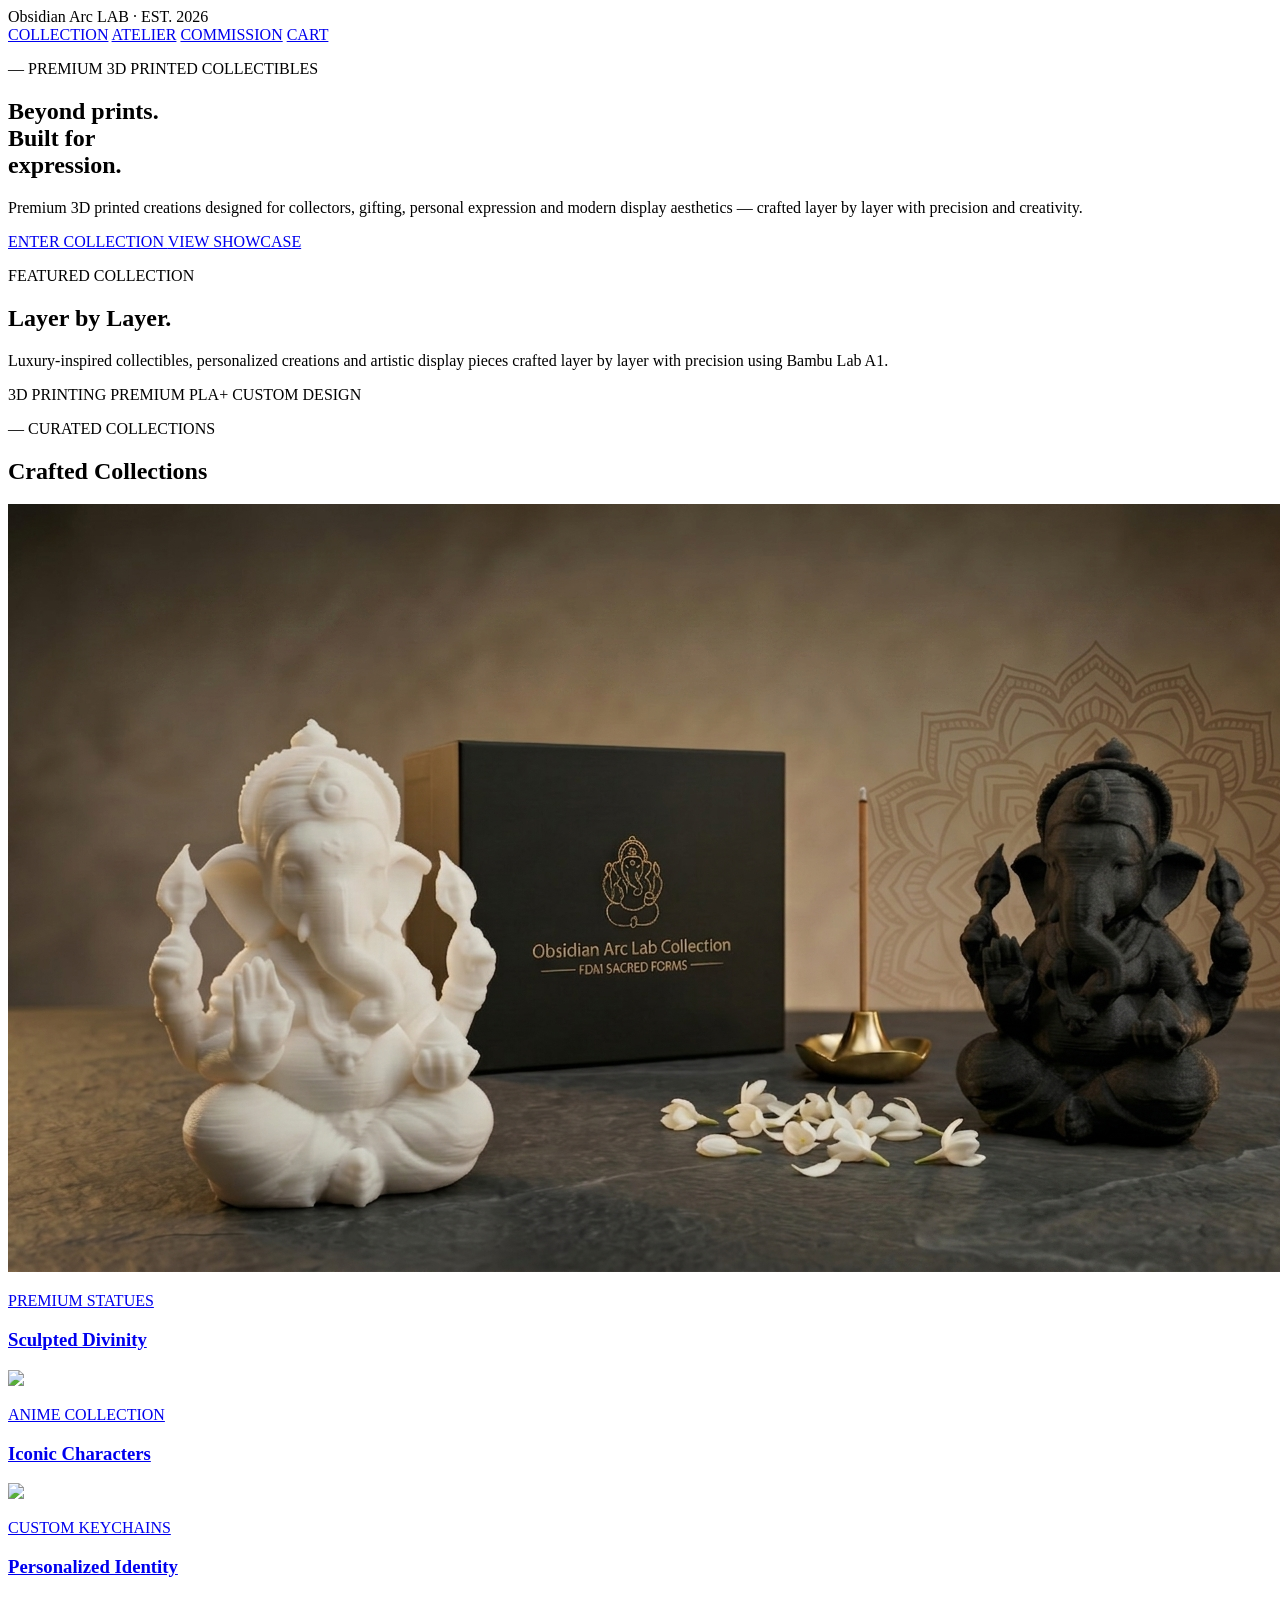
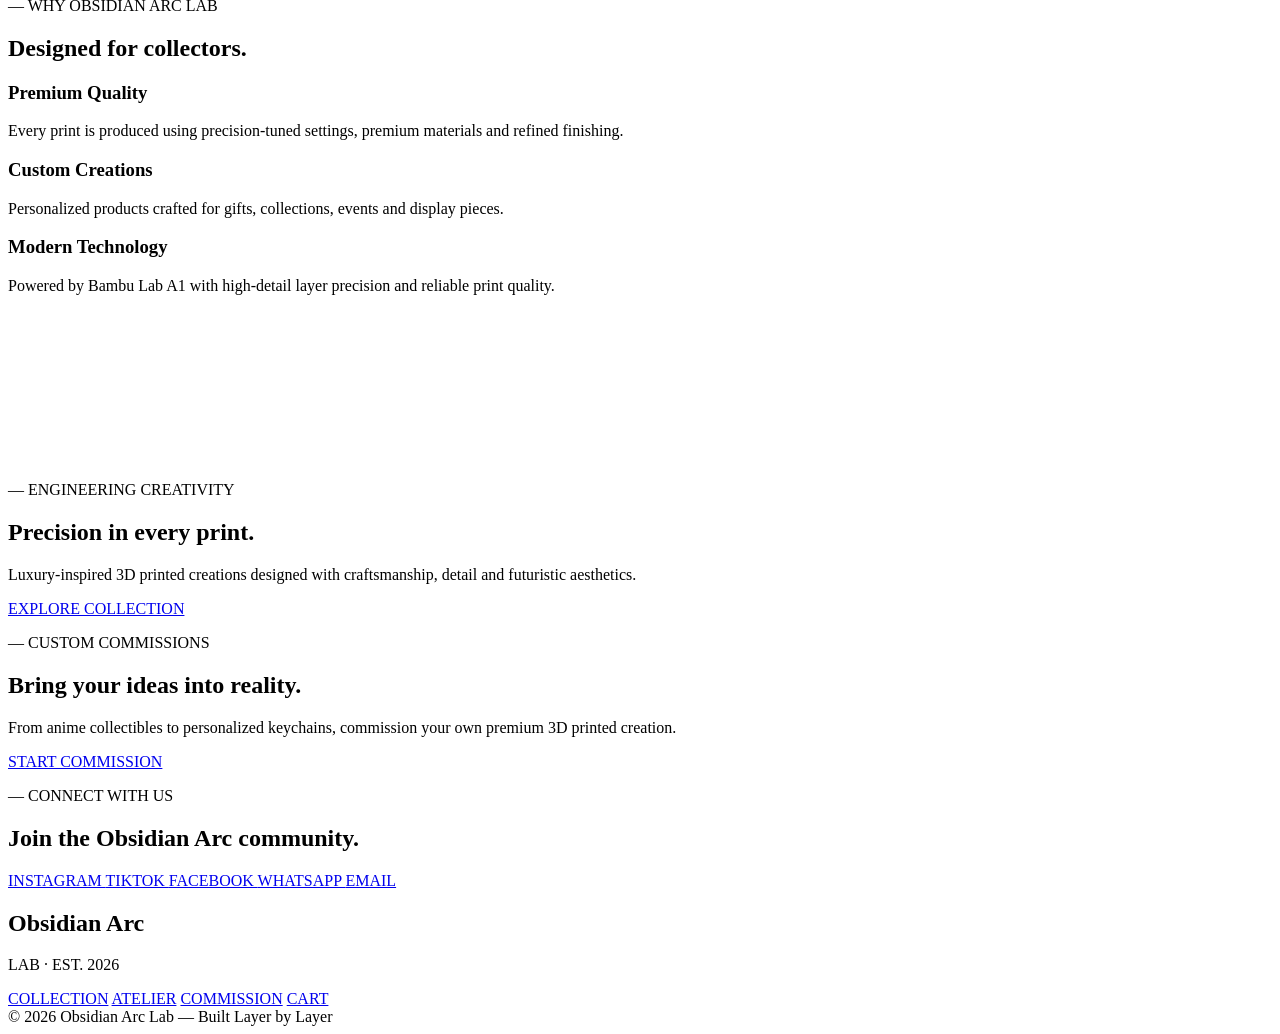
==== index.html @ d4472408 "Add files via upload" ====
<!DOCTYPE html>
<html lang="en">
<head>
<meta charset="UTF-8">
<meta name="viewport" content="width=device-width, initial-scale=1.0">

<title>Obsidian Arc Lab</title>

<link rel="stylesheet" href="style.css">

<link href="https://fonts.googleapis.com/css2?family=Cormorant+Garamond:wght@300;400;500;600;700&display=swap" rel="stylesheet">

</head>

<body>

<!-- NAVBAR -->

<header class="navbar">
  <div class="logo">
    Obsidian Arc
    <span>LAB · EST. 2026</span>
  </div>

  <nav>
    <!-- <a href="index.html">HOME</a> -->
    <a href="collection.html">COLLECTION</a>
    <a href="atelier.html">ATELIER</a>
    <a href="commission.html">COMMISSION</a>
    <a href="cart.html">CART</a>
  </nav>
</header>
<!-- HERO -->

<section class="hero">

  <div class="overlay"></div>

  <!-- BACKGROUND GLOW -->
  <div class="hero-glow"></div>

  <!-- LEFT CONTENT -->

  <div class="hero-content">

    <p class="small">
      — PREMIUM 3D PRINTED COLLECTIBLES
    </p>

    <h1>
      Beyond prints.<br>
      Built for<br>
      <span>expression.</span>
    </h1>

    <p class="desc">

     Premium 3D printed creations designed for collectors,
     gifting, personal expression and modern display aesthetics —
     crafted layer by layer with precision and creativity.

    </p>

    <div class="hero-buttons">

      <a href="collection.html" class="btn">
        ENTER COLLECTION
      </a>

      <a href="#featured" class="btn-outline">
        VIEW SHOWCASE
      </a>

    </div>

  </div>

  <!-- RIGHT SIDE -->

  <div class="hero-side">

    <div class="hero-card">

      <p class="card-small">
        FEATURED COLLECTION
      </p>

      <h2>
        Layer by Layer.
      </h2>

      <p>

        Luxury-inspired collectibles, personalized creations
and artistic display pieces crafted layer by layer
with precision using Bambu Lab A1.

      </p>

      <div class="hero-tags">

        <span>3D PRINTING</span>
        <span>PREMIUM PLA+</span>
        <span>CUSTOM DESIGN</span>

      </div>

    </div>

  </div>

</section>

<!-- FEATURED SECTION -->

<section class="featured-section" id="featured">



  <div class="section-title">

    <p class="small">
      — CURATED COLLECTIONS
    </p>

    <h2>
      Crafted Collections
    </h2>

  </div>

  <div class="featured-grid">

    <!-- STATUES -->

    <a href="statues.html" class="featured-card">

      <img src="MAIN WALLPAPER.png">

      <div class="featured-overlay">

        <p>PREMIUM STATUES</p>

        <h3>
          Sculpted Divinity
        </h3>

      </div>

    </a>

    <!-- ANIME -->

    <a href="anime.html" class="featured-card">

      <img src="pic2.png">

      <div class="featured-overlay">

        <p>ANIME COLLECTION</p>

        <h3>
          Iconic Characters
        </h3>

      </div>

    </a>

    <!-- KEYCHAIN -->

    <a href="keychains.html" class="featured-card">

      <img src="pic3.png">

      <div class="featured-overlay">

        <p>CUSTOM KEYCHAINS</p>

        <h3>
          Personalized Identity
        </h3>

      </div>

    </a>

  </div>

</section>

<!-- WHY OBSIDIAN ARC -->

<section class="why-section">

  <div class="section-title">

    <p class="small">
      — WHY OBSIDIAN ARC LAB
    </p>

    <h2>
      Designed for collectors.
    </h2>

  </div>

  <div class="why-grid">

    <div class="why-card">
      <h3>Premium Quality</h3>

      <p>
        Every print is produced using precision-tuned settings,
        premium materials and refined finishing.
      </p>
    </div>

    <div class="why-card">
      <h3>Custom Creations</h3>

      <p>
        Personalized products crafted for gifts,
        collections, events and display pieces.
      </p>
    </div>

    <div class="why-card">
      <h3>Modern Technology</h3>

      <p>
        Powered by Bambu Lab A1 with high-detail
        layer precision and reliable print quality.
      </p>
    </div>

  </div>

</section>

<!-- PARALLAX SECTION -->

<section class="parallax-section">

      <video autoplay muted loop playsinline class="parallax-video">
    <source src="custom3.mp4" type="video/mp4">
  </video>

  <div class="parallax-overlay"></div>

  <div class="parallax-content">

    <p class="small">
      — ENGINEERING CREATIVITY
    </p>

    <h2>
      Precision in every print.
    </h2>

    <p>
      Luxury-inspired 3D printed creations designed
      with craftsmanship, detail and futuristic aesthetics.
    </p>

    <a href="collection.html">
      EXPLORE COLLECTION
    </a>

  </div>

</section>


<!-- COMMISSION BANNER -->

<section class="commission-banner">

  <div class="commission-banner-content">

    <p class="small">
      — CUSTOM COMMISSIONS
    </p>

    <h2>
      Bring your ideas into reality.
    </h2>

    <p>
      From anime collectibles to personalized keychains,
      commission your own premium 3D printed creation.
    </p>

    <a href="commission.html" class="btn">
      START COMMISSION
    </a>

  </div>

</section>

<!-- SOCIAL SECTION -->

<section class="social-section">

  <p class="small">
    — CONNECT WITH US
  </p>

  <h2>
    Join the Obsidian Arc community.
  </h2>

  <div class="social-grid">

    <a href="https://instagram.com/" target="_blank">
      INSTAGRAM
    </a>

    <a href="https://tiktok.com/" target="_blank">
      TIKTOK
    </a>

    <a href="https://facebook.com/" target="_blank">
      FACEBOOK
    </a>

    <a href="https://wa.me/60123456789" target="_blank">
      WHATSAPP
    </a>

    <a href="mailto:obsidianarclab@gmail.com">
      EMAIL
    </a>

  </div>

</section>

<!-- FOOTER -->

<footer class="footer">

  <div class="footer-logo">

    <h2>Obsidian Arc</h2>

    <p>LAB · EST. 2026</p>

  </div>

  <div class="footer-links">

    <a href="collection.html">COLLECTION</a>
    <a href="atelier.html">ATELIER</a>
    <a href="commission.html">COMMISSION</a>
    <a href="cart.html">CART</a>

  </div>

  <div class="footer-copy">
    © 2026 Obsidian Arc Lab — Built Layer by Layer
  </div>

</footer>

</body>
</html>
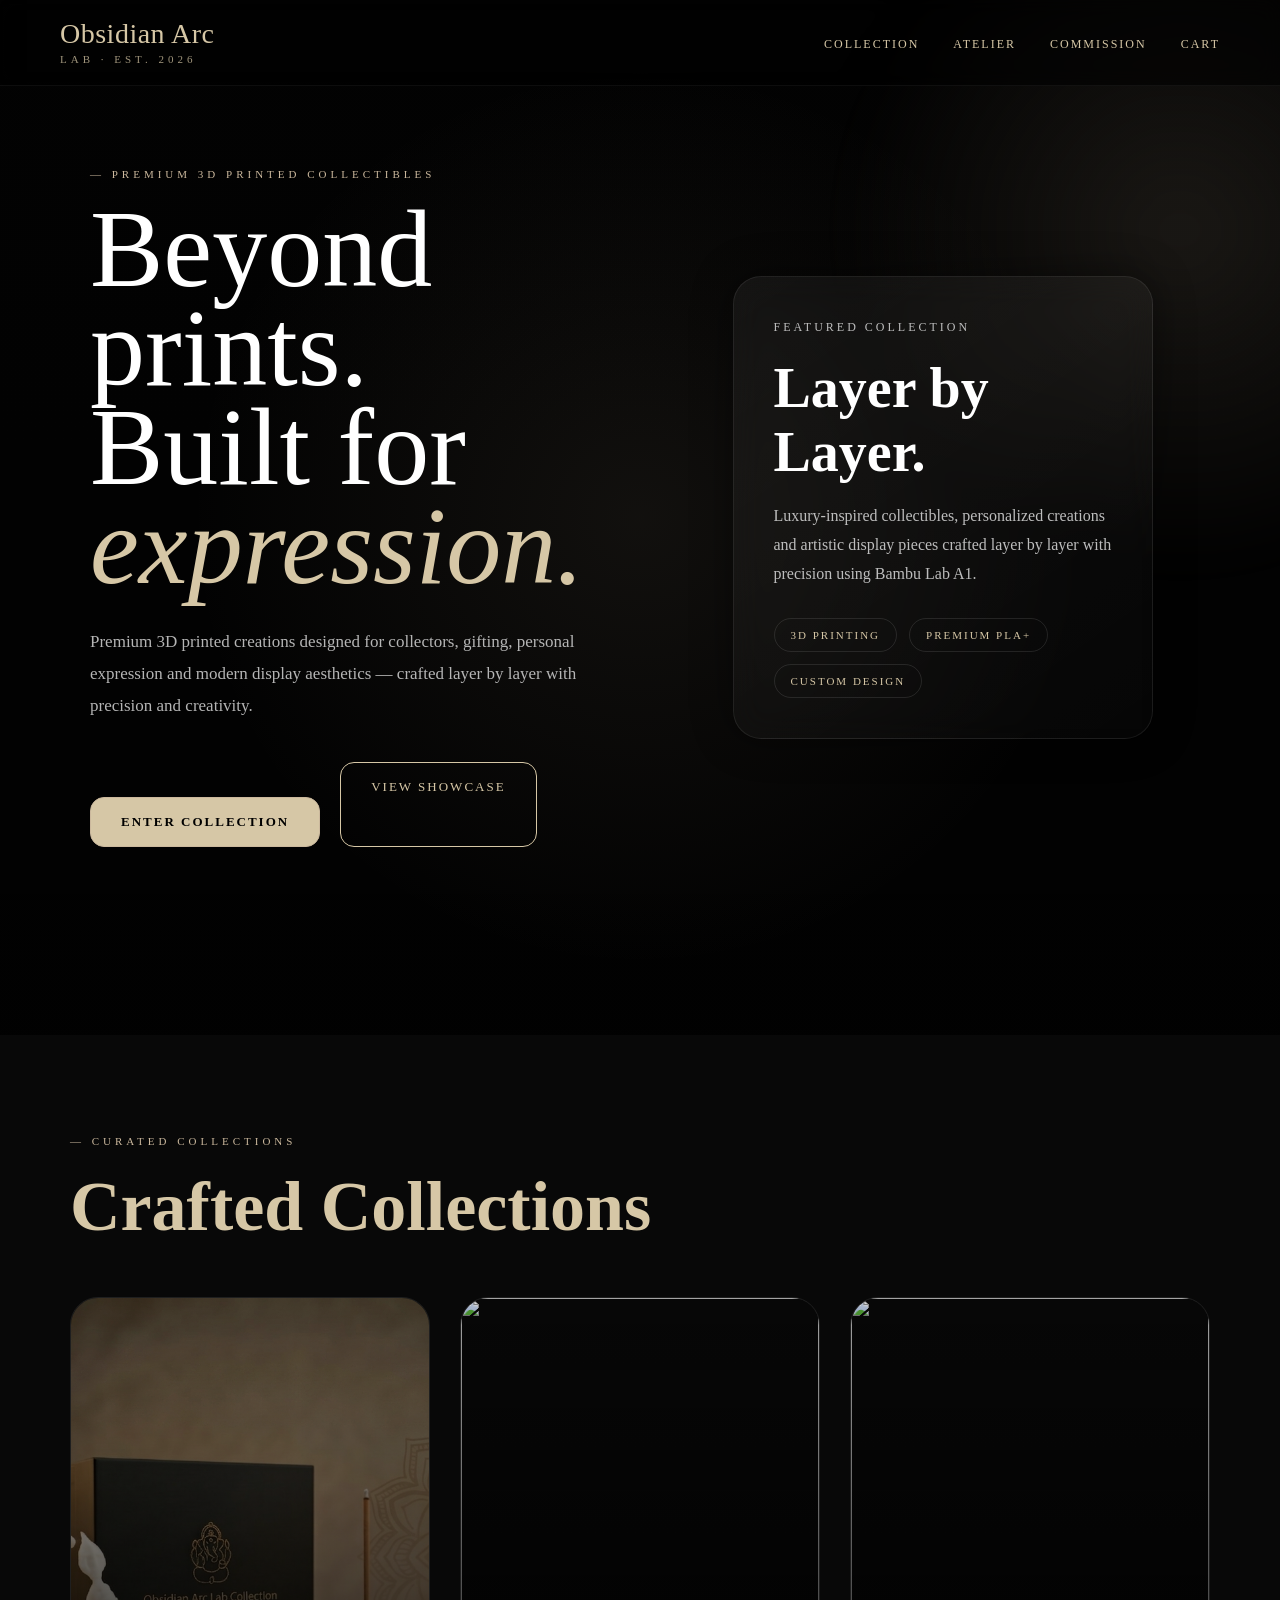
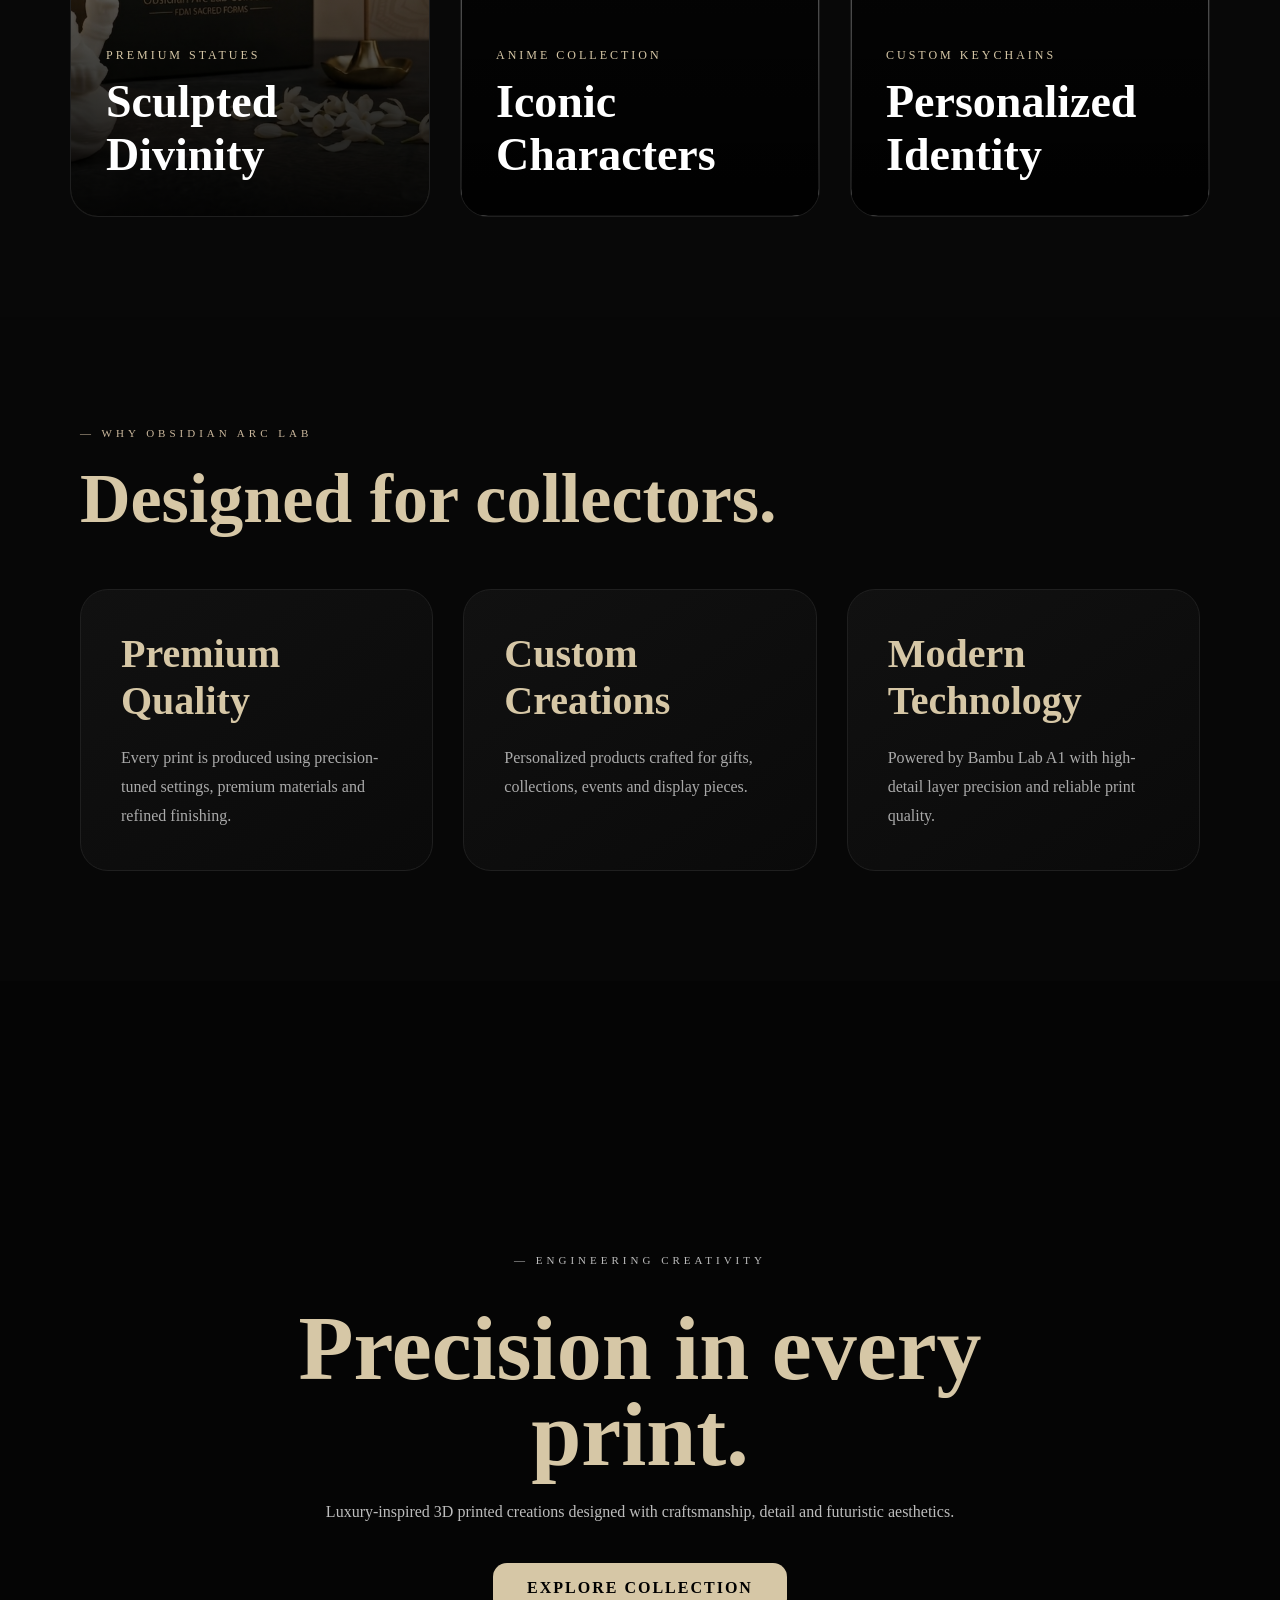
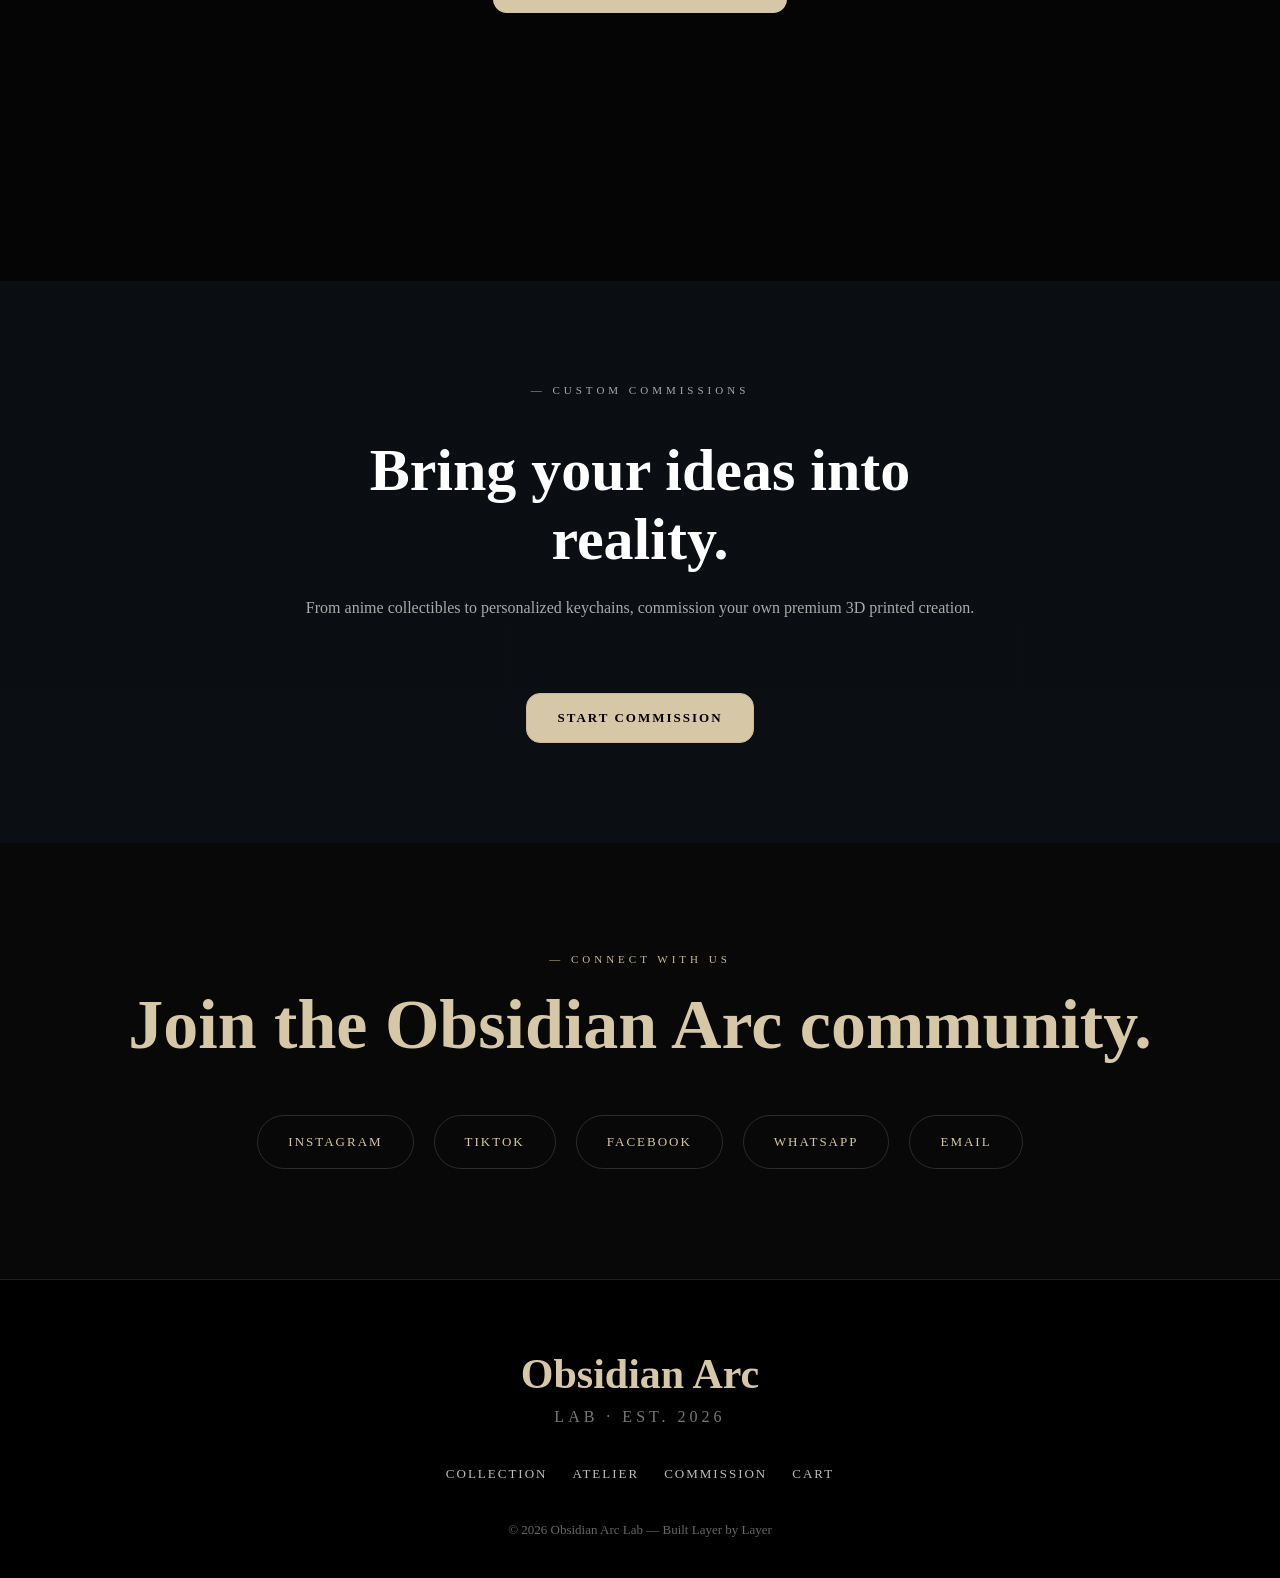
==== commit e08d4235: "Update index.html" ====
--- a/index.html
+++ b/index.html
@@ -313,7 +313,7 @@
 
   <div class="social-grid">
 
-    <a href="https://instagram.com/" target="_blank">
+    <a href="https://www.instagram.com/obsidian_arc_lab?igsh=MXh6MG10NTRmOHF1Zg%3D%3D&utm_source=qr/" target="_blank">
       INSTAGRAM
     </a>
 
@@ -325,11 +325,11 @@
       FACEBOOK
     </a>
 
-    <a href="https://wa.me/60123456789" target="_blank">
+    <a href="https://wa.me/message/JCNTQZLZLPH2G1" target="_blank">
       WHATSAPP
     </a>
 
-    <a href="mailto:obsidianarclab@gmail.com">
+    <a href="mailto:info.obsidianarclab@gmail.com">
       EMAIL
     </a>
 
@@ -365,4 +365,4 @@
 </footer>
 
 </body>
-</html>+</html>
--- a/style.css
+++ b/style.css
@@ -0,0 +1,2085 @@
+*{
+  margin:0;
+  padding:0;
+  box-sizing:border-box;
+  font-family:"Georgia", serif;
+}
+
+.navbar{
+  backdrop-filter:blur(18px);
+  border-bottom:1px solid rgba(255,255,255,.05);
+}
+
+body{
+  background:#090909;
+  color:#fff;
+  overflow-x:hidden;
+}
+
+/* NAVBAR */
+.navbar,
+header{
+  position:fixed;
+  top:0;
+  left:0;
+  width:100%;
+  display:flex;
+  justify-content:space-between;
+  align-items:center;
+  padding:20px 60px;
+  z-index:1000;
+  background:rgba(0,0,0,0.55);
+  backdrop-filter:blur(10px);
+}
+
+.logo{
+  display:flex;
+  flex-direction:column;
+  color:#d6c7a6;
+  line-height:1;
+  font-family:'Cormorant Garamond', serif;
+  font-size:28px;
+  font-weight:500;
+  letter-spacing:.5px;
+}
+
+.logo span{
+  margin-top:6px;
+  font-size:11px;
+  letter-spacing:4px;
+  opacity:.75;
+  text-transform:uppercase;
+}
+
+nav a,
+header a{
+  margin-left:30px;
+  text-decoration:none;
+  color:#d6c7a6;
+  font-size:12px;
+  letter-spacing:2px;
+  transition:.3s;
+}
+
+nav a:hover{
+  color:white;
+
+  text-shadow:
+  0 0 12px rgba(214,199,166,.5);
+}
+
+/* HOME HERO
+.hero{
+  height:100vh;
+  background:
+    linear-gradient(rgba(0,0,0,.45), rgba(0,0,0,.65)),
+    url("MAIN WALLPAPER.PNG")
+    center/cover no-repeat;
+
+  display:flex;
+  align-items:center;
+  padding-left:90px;
+} */
+
+.hero-content{
+  max-width:650px;
+  position:relative;
+  z-index:2;
+}
+
+.small{
+  color:#cbb89d;
+  letter-spacing:4px;
+  font-size:11px;
+  margin-bottom:20px;
+}
+
+.hero h1{
+  font-size:88px;
+  line-height:.92;
+  font-weight:500;
+}
+
+.hero h1 span{
+  color:#cbb89d;
+  font-style:italic;
+}
+
+.desc{
+  margin-top:25px;
+  color:#aaa;
+  max-width:420px;
+  line-height:1.7;
+  font-size:15px;
+}
+
+.btn{
+  display:inline-block;
+  margin-top:35px;
+  padding:14px 28px;
+  border:1px solid #cbb89d;
+  color:#cbb89d;
+  text-decoration:none;
+  letter-spacing:2px;
+  font-size:12px;
+  transition:.3s;
+}
+
+.btn:hover{
+  background:#cbb89d;
+  color:black;
+}
+
+/* COLLECTION PAGE */
+.collection-page{
+  background:#0a0a0a;
+}
+
+.collection-hero{
+  height:75vh;
+  background:
+    linear-gradient(rgba(0,0,0,.55), rgba(0,0,0,.72)),
+    url("https://images.unsplash.com/photo-1516574187841-cb9cc2ca948b?q=80&w=1600&auto=format&fit=crop")
+    center/cover no-repeat;
+  display:flex;
+  align-items:center;
+  padding-left:90px;
+}
+
+.collection-content{
+  max-width:650px;
+}
+
+.collection-title{
+  font-size:95px;
+  line-height:.9;
+  margin-top:20px;
+  font-weight:500;
+}
+
+.collection-desc{
+  margin-top:25px;
+  color:#aaa;
+  max-width:500px;
+  line-height:1.8;
+}
+
+.category-grid{
+  display:grid;
+  grid-template-columns:repeat(auto-fit,minmax(320px,1fr));
+  gap:30px;
+  padding:70px;
+}
+
+.category-card{
+  position:relative;
+  height:520px;
+  overflow:hidden;
+  border:1px solid #1f1f1f;
+  text-decoration:none;
+  background:#111;
+  transition:.4s;
+  border-radius:18px;
+}
+
+.category-card:hover{
+  transform:translateY(-10px);
+  border-color:#cbb89d;
+}
+
+.category-card img{
+  width:100%;
+  height:100%;
+  object-fit:cover;
+  transition:.6s;
+}
+
+.category-card:hover img{
+  transform:scale(1.08);
+}
+
+.category-card::after{
+  content:"";
+  position:absolute;
+  inset:0;
+  background:linear-gradient(to top, rgba(0,0,0,.9), rgba(0,0,0,.15));
+}
+
+.category-info{
+  position:absolute;
+  left:30px;
+  bottom:35px;
+  z-index:2;
+}
+
+.category-small{
+  color:#cbb89d;
+  font-size:11px;
+  letter-spacing:3px;
+  margin-bottom:12px;
+}
+
+.category-info h2{
+  font-size:48px;
+  margin-bottom:12px;
+  color:white;
+}
+
+.category-text{
+  color:#d0d0d0;
+  line-height:1.6;
+  max-width:260px;
+}
+
+/* STATUE / KEYCHAIN PAGE */
+.statue-page{
+  background:#090909;
+  color:white;
+}
+
+.statue-hero{
+  padding:150px 70px 60px;
+  text-align:center;
+}
+
+.statue-hero h1{
+  font-size:70px;
+  color:#d6c7a6;
+  line-height:1;
+}
+
+.statue-hero p{
+  color:#aaa;
+  max-width:650px;
+  margin:15px auto;
+  line-height:1.7;
+}
+
+.statue-list{
+  display:grid;
+  grid-template-columns:repeat(auto-fit,minmax(280px,1fr));
+  gap:35px;
+  padding:40px 70px 90px;
+}
+
+.statue-thumb{
+  background:#111;
+  border:1px solid #222;
+  cursor:pointer;
+  overflow:hidden;
+  transition:.4s;
+  text-align:center;
+  border-radius:18px;
+}
+
+.statue-thumb:hover{
+  transform:translateY(-10px);
+  border-color:#cbb89d;
+  box-shadow:0 0 30px rgba(203,184,157,.18);
+}
+
+.statue-thumb img{
+  width:100%;
+  height:380px;
+  object-fit:contain;
+  background:#181818;
+  padding:25px;
+}
+
+.statue-thumb h2{
+  padding:22px;
+  color:#d6c7a6;
+  font-size:28px;
+}
+
+/* MODAL */
+.modal{
+  position:fixed;
+  inset:0;
+  background:rgba(0,0,0,.88);
+  display:none;
+  justify-content:center;
+  align-items:center;
+  z-index:9999;
+  padding:30px;
+  animation:fadeIn .3s ease;
+}
+
+@keyframes fadeIn{
+  from{opacity:0;}
+  to{opacity:1;}
+}
+
+.modal-box{
+  background:#0f0f0f;
+  border:1px solid #333;
+  max-width:1200px;
+  width:100%;
+  max-height:92vh;
+  overflow:auto;
+  position:relative;
+  padding:35px;
+  border-radius:20px;
+  box-shadow:0 0 45px rgba(0,0,0,.7);
+}
+
+.close-btn{
+  position:absolute;
+  top:18px;
+  right:18px;
+  width:46px;
+  height:46px;
+  font-size:30px;
+  background:#cbb89d;
+  color:black;
+  border:none;
+  cursor:pointer;
+  z-index:5;
+  border-radius:10px;
+}
+
+.modal-grid{
+  display:grid;
+  grid-template-columns:1fr 1fr;
+  gap:35px;
+}
+
+.main-product-img{
+  width:100%;
+  height:520px;
+  object-fit:contain;
+  background:#181818;
+  padding:25px;
+  border:1px solid #444;
+  border-radius:16px;
+}
+
+.angle-row{
+  display:grid;
+  grid-template-columns:repeat(3,1fr);
+  gap:12px;
+  margin-top:12px;
+}
+
+.angle-row img{
+  height:120px;
+  width:100%;
+  object-fit:contain;
+  cursor:pointer;
+  border:1px solid #333;
+  background:#181818;
+  transition:.3s;
+  padding:10px;
+  border-radius:12px;
+}
+
+.angle-row img:hover{
+  border-color:#cbb89d;
+  box-shadow:0 0 18px rgba(203,184,157,.25);
+}
+
+.detail-info h2{
+  font-size:50px;
+  color:#fff;
+  margin-bottom:15px;
+  line-height:1;
+}
+
+.detail-info p{
+  color:#ccc;
+  line-height:1.7;
+  margin-bottom:8px;
+}
+
+.detail-info label{
+  display:block;
+  color:#cbb89d;
+  margin-top:18px;
+  margin-bottom:8px;
+}
+
+.detail-info select,
+.detail-info input{
+  width:100%;
+  padding:15px;
+  background:#1a1a1a;
+  color:white;
+  border:1px solid #333;
+  margin-bottom:12px;
+  border-radius:12px;
+}
+
+.price{
+  color:#cbb89d !important;
+  font-size:28px;
+  font-weight:bold;
+}
+
+.warning-text{
+  color:#ff7777;
+  font-size:13px;
+  margin-bottom:12px;
+}
+
+/* BUTTONS */
+button{
+  width:100%;
+  padding:15px;
+  background:#cbb89d;
+  border:none;
+  cursor:pointer;
+  font-weight:bold;
+  letter-spacing:2px;
+  transition:.3s;
+  border-radius:12px;
+}
+
+button:hover{
+  background:white;
+  color:black;
+  box-shadow:0 0 20px rgba(203,184,157,.35);
+}
+
+.whatsapp-btn{
+  margin-top:10px;
+  background:#25D366;
+  color:black;
+}
+
+.whatsapp-btn:hover{
+  background:white;
+  color:black;
+}
+
+/* CART PAGE */
+.title{
+  text-align:center;
+  margin-top:140px;
+  margin-bottom:40px;
+  font-size:45px;
+  color:#cbb89d;
+  letter-spacing:3px;
+}
+
+#cartBox{
+  max-width:700px;
+  margin:20px auto;
+  padding:20px;
+}
+
+.cartItem{
+  background:#111;
+  border:1px solid #222;
+  padding:20px;
+  margin-bottom:20px;
+  border-radius:16px;
+}
+
+.cartItem p{
+  margin-bottom:10px;
+}
+
+#total{
+  text-align:center;
+  color:#cbb89d;
+  margin:20px;
+}
+
+/* RESPONSIVE */
+@media(max-width:900px){
+  .navbar,
+  header{
+    padding:20px;
+  }
+
+  nav a,
+  header a{
+    margin-left:15px;
+    font-size:10px;
+  }
+
+  .hero,
+  .collection-hero{
+    padding:30px;
+  }
+
+  .hero h1,
+  .collection-title{
+    font-size:58px;
+  }
+
+  .statue-hero h1{
+    font-size:50px;
+  }
+
+  .category-grid,
+  .statue-list{
+    padding:25px;
+  }
+
+  .category-card{
+    height:420px;
+  }
+
+  .modal-grid{
+    grid-template-columns:1fr;
+  }
+
+  .main-product-img{
+    height:350px;
+  }
+}
+
+@media(max-width:600px){
+  .navbar,
+  header{
+    flex-direction:column;
+    gap:15px;
+  }
+
+  .hero h1,
+  .collection-title{
+    font-size:46px;
+  }
+
+  .title{
+    font-size:34px;
+  }
+
+  .statue-hero{
+    padding:150px 25px 40px;
+  }
+
+  .statue-thumb img{
+    height:320px;
+  }
+
+  .modal{
+    padding:10px;
+  }
+
+  .modal-box{
+    padding:18px;
+  }
+
+  .detail-info h2{
+    font-size:36px;
+  }
+
+  
+}
+/* =========================
+   PROFESSIONAL CART PAGE
+========================= */
+
+.cart-page{
+  background:#070707;
+  color:white;
+  min-height:100vh;
+}
+
+/* HERO */
+.cart-hero{
+  padding:120px 70px 40px;
+  text-align:center;
+}
+
+.cart-hero h1{
+  font-size:90px;
+  color:#d6c7a6;
+  margin-top:10px;
+  line-height:1;
+}
+
+.cart-hero p{
+  color:#9f9f9f;
+  margin-top:18px;
+  font-size:16px;
+  letter-spacing:.5px;
+}
+
+/* LAYOUT */
+.cart-layout{
+  display:grid;
+  grid-template-columns:2fr 1fr;
+  gap:35px;
+  padding:20px 70px 90px;
+  align-items:start;
+}
+
+/* LEFT */
+.cart-left{
+  display:flex;
+  flex-direction:column;
+  gap:25px;
+}
+
+/* CARD */
+.cart-card{
+  display:grid;
+  grid-template-columns:80px 1fr 140px;
+  gap:25px;
+  align-items:center;
+
+  background:linear-gradient(
+    145deg,
+    #111111,
+    #0b0b0b
+  );
+
+  border:1px solid #222;
+  border-radius:24px;
+
+  padding:28px;
+
+  transition:.35s;
+}
+
+.cart-card:hover{
+  transform:translateY(-6px);
+  border-color:#cbb89d;
+
+  box-shadow:
+  0 0 35px rgba(203,184,157,.08);
+}
+
+/* ICON */
+.cart-icon{
+  width:70px;
+  height:70px;
+
+  border-radius:50%;
+
+  background:#cbb89d;
+  color:black;
+
+  display:flex;
+  align-items:center;
+  justify-content:center;
+
+  font-size:28px;
+  font-weight:bold;
+
+  box-shadow:
+  0 0 20px rgba(203,184,157,.25);
+}
+
+/* DETAILS */
+.cart-details h3{
+  font-size:32px;
+  color:white;
+  margin-bottom:10px;
+}
+
+.cart-details p{
+  color:#bdbdbd;
+  margin-bottom:7px;
+  line-height:1.5;
+}
+
+.cart-price{
+  color:#d6c7a6 !important;
+  font-size:24px;
+  font-weight:bold;
+  margin-bottom:15px !important;
+}
+
+/* REMOVE BUTTON */
+.remove-btn{
+  background:#1a1a1a;
+  color:#ff8d8d;
+
+  border:1px solid #333;
+
+  padding:14px;
+  border-radius:14px;
+
+  font-size:12px;
+  letter-spacing:2px;
+  font-weight:bold;
+
+  cursor:pointer;
+  transition:.3s;
+}
+
+.remove-btn:hover{
+  background:#ff8d8d;
+  color:black;
+
+  box-shadow:
+  0 0 20px rgba(255,141,141,.3);
+}
+
+/* SUMMARY */
+.cart-summary{
+  background:linear-gradient(
+    145deg,
+    #111111,
+    #0c0c0c
+  );
+
+  border:1px solid #222;
+
+  border-radius:24px;
+
+  padding:35px;
+
+  position:sticky;
+  top:120px;
+
+  box-shadow:
+  0 0 30px rgba(0,0,0,.4);
+}
+
+.cart-summary h2{
+  color:#d6c7a6;
+  font-size:34px;
+  margin-bottom:30px;
+}
+
+/* ROWS */
+.summary-row,
+.summary-total{
+  display:flex;
+  justify-content:space-between;
+  align-items:center;
+
+  margin-bottom:22px;
+
+  color:#bcbcbc;
+}
+
+.summary-row strong{
+  color:white;
+}
+
+.summary-total{
+  margin-top:20px;
+
+  font-size:28px;
+  font-weight:bold;
+
+  color:#d6c7a6;
+}
+
+.cart-summary hr{
+  border:none;
+  border-top:1px solid #2b2b2b;
+  margin:25px 0;
+}
+
+/* BUTTONS */
+.cart-summary button{
+  width:100%;
+
+  padding:16px;
+
+  margin-top:14px;
+
+  border:none;
+  border-radius:14px;
+
+  font-weight:bold;
+  letter-spacing:2px;
+
+  cursor:pointer;
+  transition:.3s;
+}
+
+/* CHECKOUT */
+.cart-summary button:first-of-type{
+  background:#cbb89d;
+  color:black;
+}
+
+.cart-summary button:first-of-type:hover{
+  background:white;
+
+  transform:translateY(-3px);
+
+  box-shadow:
+  0 0 25px rgba(203,184,157,.35);
+}
+
+/* WHATSAPP */
+.whatsapp-btn{
+  background:#25D366 !important;
+  color:black !important;
+}
+
+.whatsapp-btn:hover{
+  background:white !important;
+  color:black !important;
+
+  transform:translateY(-3px);
+
+  box-shadow:
+  0 0 25px rgba(37,211,102,.25);
+}
+
+/* EMPTY CART */
+.empty-cart{
+  text-align:center;
+
+  background:linear-gradient(
+    145deg,
+    #111111,
+    #0b0b0b
+  );
+
+  border:1px solid #222;
+
+  border-radius:24px;
+
+  padding:70px 40px;
+}
+
+.empty-cart h2{
+  color:#d6c7a6;
+  font-size:42px;
+}
+
+.empty-cart p{
+  color:#9e9e9e;
+  margin:18px 0 35px;
+  line-height:1.7;
+}
+
+.empty-cart a{
+  display:inline-block;
+
+  background:#cbb89d;
+  color:black;
+
+  text-decoration:none;
+
+  padding:15px 28px;
+
+  border-radius:14px;
+
+  letter-spacing:2px;
+  font-weight:bold;
+
+  transition:.3s;
+}
+
+.empty-cart a:hover{
+  background:white;
+
+  transform:translateY(-3px);
+
+  box-shadow:
+  0 0 25px rgba(203,184,157,.35);
+}
+
+/* RESPONSIVE */
+@media(max-width:1000px){
+
+  .cart-layout{
+    grid-template-columns:1fr;
+  }
+
+  .cart-summary{
+    position:static;
+  }
+}
+
+@media(max-width:700px){
+
+  .cart-hero{
+    padding:150px 25px 40px;
+  }
+
+  .cart-hero h1{
+    font-size:50px;
+  }
+
+  .cart-layout{
+    padding:20px;
+  }
+
+  .cart-card{
+    grid-template-columns:1fr;
+    text-align:center;
+  }
+
+  .cart-icon{
+    margin:auto;
+  }
+
+  .cart-details h3{
+    font-size:26px;
+  }
+
+  .summary-total{
+    font-size:24px;
+  }
+}
+
+.payment-layout{
+  display:grid;
+  grid-template-columns:repeat(auto-fit,minmax(280px,1fr));
+  gap:30px;
+  padding:20px 70px;
+}
+
+.payment-card{
+  background:#111;
+  border:1px solid #222;
+  border-radius:24px;
+  padding:40px;
+  cursor:pointer;
+  transition:.3s;
+}
+
+.payment-card:hover{
+  transform:translateY(-8px);
+  border-color:#cbb89d;
+}
+
+.payment-card h2{
+  color:#d6c7a6;
+  font-size:32px;
+  margin-bottom:15px;
+}
+
+.payment-card p{
+  color:#aaa;
+}
+
+.payment-summary{
+  max-width:600px;
+  margin:40px auto 80px;
+  background:#111;
+  border:1px solid #222;
+  border-radius:24px;
+  padding:35px;
+  text-align:center;
+}
+
+.payment-summary h2{
+  color:#d6c7a6;
+  margin-bottom:25px;
+}
+
+.checkout-form{
+  max-width:800px;
+  margin:0 auto 90px;
+  background:#111;
+  border:1px solid #222;
+  border-radius:24px;
+  padding:40px;
+}
+
+.checkout-form h2{
+  color:#d6c7a6;
+  margin:30px 0 15px;
+  font-size:30px;
+}
+
+.checkout-form input,
+.checkout-form textarea,
+.checkout-form select{
+  width:100%;
+  padding:15px;
+  margin-bottom:15px;
+  background:#1a1a1a;
+  border:1px solid #333;
+  color:white;
+  border-radius:12px;
+}
+
+.checkout-form textarea{
+  min-height:120px;
+  resize:none;
+}
+
+.qr-box{
+  display:none;
+  text-align:center;
+  background:#0b0b0b;
+  border:1px solid #333;
+  border-radius:18px;
+  padding:25px;
+  margin-bottom:20px;
+}
+
+.qr-box img{
+  width:220px;
+  height:220px;
+  object-fit:contain;
+  background:white;
+  padding:10px;
+  border-radius:12px;
+}
+
+#referenceId,
+#receiptUpload{
+  display:none;
+}
+
+
+/* =========================
+   SUCCESS POPUP
+========================= */
+
+.success-popup{
+  position:fixed;
+  inset:0;
+
+  background:rgba(0,0,0,.82);
+
+  display:flex;
+  align-items:center;
+  justify-content:center;
+
+  z-index:99999;
+
+  animation:fadeIn .3s ease;
+}
+
+.success-box{
+  width:90%;
+  max-width:520px;
+
+  background:linear-gradient(
+    145deg,
+    #111111,
+    #0a0a0a
+  );
+
+  border:1px solid #2d2d2d;
+  border-radius:28px;
+
+  padding:55px 40px;
+
+  text-align:center;
+
+  box-shadow:
+  0 0 45px rgba(0,0,0,.5);
+}
+
+.success-icon{
+  width:90px;
+  height:90px;
+
+  margin:auto auto 30px;
+
+  border-radius:50%;
+
+  background:#cbb89d;
+  color:black;
+
+  display:flex;
+  align-items:center;
+  justify-content:center;
+
+  font-size:45px;
+  font-weight:bold;
+}
+
+.success-box h2{
+  color:#d6c7a6;
+  font-size:42px;
+  margin-bottom:18px;
+}
+
+.success-box p{
+  color:#bdbdbd;
+  line-height:1.8;
+  margin-bottom:35px;
+}
+
+.success-box button{
+  width:100%;
+
+  padding:16px;
+
+  border:none;
+  border-radius:14px;
+
+  background:#cbb89d;
+  color:black;
+
+  font-weight:bold;
+  letter-spacing:2px;
+
+  cursor:pointer;
+  transition:.3s;
+}
+
+.success-box button:hover{
+  background:white;
+
+  transform:translateY(-3px);
+
+  box-shadow:
+  0 0 25px rgba(203,184,157,.35);
+}
+
+/* =========================
+   PREMIUM HOME PAGE
+========================= */
+
+*{
+  font-family:'Cormorant Garamond', serif;
+}
+
+.hero{
+  position:relative;
+  min-height:115vh;
+  display:grid;
+  grid-template-columns:1.1fr .9fr;
+  align-items:center;
+  padding:160px 90px 180px;
+  overflow:hidden;
+  background:
+  linear-gradient(
+    rgba(0,0,0,.72),
+    rgba(0,0,0,.85)
+  ),
+  /* url("https://images.unsplash.com/photo-1518770660439-4636190af475?q=80&w=1800&auto=format&fit=crop") */
+  url("MAIN WALLPAPER.PNG")
+  center/cover no-repeat;
+}
+
+.overlay{
+  position:absolute;
+  inset:0;
+  background:
+  radial-gradient(
+    circle at center,
+    rgba(203,184,157,.08),
+    transparent 55%
+  );
+}
+
+.hero-glow{
+  position:absolute;
+
+  width:700px;
+  height:700px;
+
+  right:-250px;
+  top:-120px;
+
+  background:
+  radial-gradient(
+    circle,
+    rgba(203,184,157,.12),
+    transparent 70%
+  );
+
+  filter:blur(20px);
+}
+
+.hero-content{
+  position:relative;
+  z-index:2;
+  max-width:700px;
+}
+
+.hero h1{
+  font-size:110px;
+  line-height:.9;
+  font-weight:500;
+  margin-top:20px;
+}
+
+.hero h1 span{
+  color:#d6c7a6;
+  font-style:italic;
+}
+
+.desc{
+  margin-top:30px;
+
+  max-width:520px;
+
+  color:#b5b5b5;
+
+  line-height:1.9;
+
+  font-size:17px;
+}
+
+.hero-buttons{
+  display:flex;
+  gap:20px;
+  margin-top:40px;
+}
+
+.btn{
+  padding:16px 30px;
+
+  background:#d6c7a6;
+  color:black;
+
+  text-decoration:none;
+
+  border-radius:14px;
+
+  letter-spacing:2px;
+  font-size:13px;
+  font-weight:bold;
+
+  transition:.3s;
+}
+
+.btn:hover{
+  background:white;
+
+  transform:translateY(-3px);
+
+  box-shadow:
+  0 0 30px rgba(203,184,157,.3);
+}
+
+.btn-outline{
+  padding:16px 30px;
+
+  border:1px solid #d6c7a6;
+
+  color:#d6c7a6;
+
+  text-decoration:none;
+
+  border-radius:14px;
+
+  letter-spacing:2px;
+  font-size:13px;
+
+  transition:.3s;
+}
+
+.btn-outline:hover{
+  background:#d6c7a6;
+  color:black;
+}
+
+.hero-side{
+  position:relative;
+  z-index:2;
+
+  display:flex;
+  justify-content:center;
+}
+
+.hero-card{
+  width:100%;
+  max-width:420px;
+
+  background:
+  linear-gradient(
+    145deg,
+    rgba(255,255,255,.05),
+    rgba(255,255,255,.02)
+  );
+
+  backdrop-filter:blur(16px);
+
+  border:1px solid rgba(255,255,255,.08);
+
+  border-radius:28px;
+
+  padding:40px;
+
+  box-shadow:
+  0 0 40px rgba(0,0,0,.45);
+}
+
+.card-small{
+  color:#d6c7a6;
+  letter-spacing:3px;
+  font-size:12px;
+}
+
+.hero-card h2{
+  font-size:56px;
+  margin:18px 0;
+}
+
+.hero-card p{
+  color:#bdbdbd;
+  line-height:1.8;
+}
+
+.hero-tags{
+  display:flex;
+  flex-wrap:wrap;
+  gap:12px;
+  margin-top:30px;
+}
+
+.hero-tags span{
+  border:1px solid rgba(255,255,255,.1);
+
+  padding:10px 16px;
+
+  border-radius:999px;
+
+  color:#d6c7a6;
+
+  font-size:11px;
+  letter-spacing:2px;
+}
+
+/* FEATURED */
+
+.featured-section{
+  padding:100px 70px;
+  background:#080808;
+}
+
+.section-title{
+  margin-bottom:50px;
+}
+
+.section-title h2{
+  font-size:70px;
+  color:#d6c7a6;
+}
+
+.featured-grid{
+  display:grid;
+  grid-template-columns:repeat(auto-fit,minmax(320px,1fr));
+  gap:30px;
+}
+
+.featured-card{
+  position:relative;
+
+  height:520px;
+
+  overflow:hidden;
+
+  border-radius:28px;
+
+  border:1px solid #1f1f1f;
+
+  text-decoration:none;
+
+  transition:.4s;
+}
+
+.featured-card:hover{
+  transform:translateY(-10px);
+
+  border-color:#d6c7a6;
+
+  box-shadow:
+  0 0 35px rgba(203,184,157,.15);
+}
+
+.featured-card img{
+  width:100%;
+  height:100%;
+  object-fit:cover;
+
+  transition:.6s;
+}
+
+.featured-card:hover img{
+  transform:scale(1.08);
+}
+
+.featured-overlay{
+  position:absolute;
+  inset:0;
+
+  background:
+  linear-gradient(
+    to top,
+    rgba(0,0,0,.92),
+    rgba(0,0,0,.15)
+  );
+
+  display:flex;
+  flex-direction:column;
+  justify-content:flex-end;
+
+  padding:35px;
+}
+
+.featured-overlay p{
+  color:#d6c7a6;
+  letter-spacing:3px;
+  font-size:12px;
+}
+
+.featured-overlay h3{
+  color:white;
+  font-size:46px;
+  margin-top:12px;
+}
+
+/* MOBILE */
+
+@media(max-width:1000px){
+
+  .hero{
+    grid-template-columns:1fr;
+    gap:50px;
+
+  padding:160px 90px 120px;
+  }
+
+  .hero h1{
+  font-size:95px;
+  }
+
+  .section-title h2{
+    font-size:50px;
+  }
+
+  .featured-section{
+    padding:80px 25px;
+  }
+}
+
+@media(max-width:700px){
+
+  .hero h1{
+    font-size:52px;
+  }
+
+  .hero-buttons{
+    flex-direction:column;
+  }
+
+  .hero-card h2{
+    font-size:42px;
+  }
+
+  .featured-overlay h3{
+    font-size:34px;
+  }
+}
+
+/* =========================
+   ATELIER PAGE
+========================= */
+
+.atelier-page{
+  background:#070707;
+  color:white;
+}
+
+.atelier-hero{
+  min-height:90vh;
+  padding:170px 80px 100px;
+  display:flex;
+  align-items:center;
+  background:
+    linear-gradient(rgba(0,0,0,.55), rgba(0,0,0,.82)),
+    url("ANIME.JPEG")
+    center/cover no-repeat;
+}
+
+.atelier-content{
+  max-width:850px;
+}
+
+.atelier-content h1{
+  font-size:105px;
+  line-height:.9;
+  font-weight:500;
+}
+
+.atelier-content h1 span{
+  color:#d6c7a6;
+  font-style:italic;
+}
+
+.atelier-content p{
+  max-width:620px;
+  color:#bdbdbd;
+  line-height:1.8;
+  font-size:18px;
+  margin-top:28px;
+}
+
+.atelier-story{
+  display:grid;
+  grid-template-columns:1fr 1fr;
+  gap:60px;
+  align-items:center;
+  padding:100px 80px;
+}
+
+.atelier-story h2,
+.process-section h2,
+.materials-section h2,
+.atelier-cta h2{
+  font-size:70px;
+  color:#d6c7a6;
+  line-height:1;
+  margin:20px 0;
+}
+
+.atelier-story p{
+  color:#bdbdbd;
+  line-height:1.9;
+  font-size:18px;
+}
+
+.atelier-story img{
+  width:100%;
+  height:520px;
+  object-fit:cover;
+  border-radius:28px;
+  border:1px solid #222;
+}
+
+.process-section,
+.materials-section{
+  padding:90px 80px;
+}
+
+.process-grid,
+.material-grid{
+  display:grid;
+  grid-template-columns:repeat(auto-fit,minmax(250px,1fr));
+  gap:25px;
+  margin-top:45px;
+}
+
+.process-card,
+.material-card{
+  background:linear-gradient(145deg,#111,#0b0b0b);
+  border:1px solid #222;
+  border-radius:24px;
+  padding:35px;
+  transition:.3s;
+}
+
+.process-card:hover,
+.material-card:hover{
+  transform:translateY(-8px);
+  border-color:#d6c7a6;
+}
+
+.process-card span{
+  color:#d6c7a6;
+  letter-spacing:3px;
+  font-size:13px;
+}
+
+.process-card h3,
+.material-card h3{
+  font-size:34px;
+  color:white;
+  margin:18px 0;
+}
+
+.process-card p,
+.material-card p{
+  color:#aaa;
+  line-height:1.7;
+}
+
+.atelier-cta{
+  margin:80px;
+  padding:70px;
+  text-align:center;
+  border-radius:32px;
+  border:1px solid #222;
+  background:
+    linear-gradient(rgba(0,0,0,.65), rgba(0,0,0,.85)),
+    url("https://images.unsplash.com/photo-1581090700227-1e37b190418e?q=80&w=1600&auto=format&fit=crop")
+    center/cover no-repeat;
+}
+
+.atelier-cta p{
+  max-width:650px;
+  margin:20px auto 35px;
+  color:#bdbdbd;
+  line-height:1.8;
+}
+
+.atelier-cta a{
+  display:inline-block;
+  padding:16px 32px;
+  background:#d6c7a6;
+  color:black;
+  text-decoration:none;
+  border-radius:14px;
+  letter-spacing:2px;
+  font-weight:bold;
+}
+
+@media(max-width:900px){
+  .atelier-hero{
+    padding:150px 30px 80px;
+  }
+
+  .atelier-content h1{
+    font-size:58px;
+  }
+
+  .atelier-story{
+    grid-template-columns:1fr;
+    padding:70px 30px;
+  }
+
+  .process-section,
+  .materials-section{
+    padding:70px 30px;
+  }
+
+  .atelier-story h2,
+  .process-section h2,
+  .materials-section h2,
+  .atelier-cta h2{
+    font-size:45px;
+  }
+
+  .atelier-cta{
+    margin:30px;
+    padding:45px 25px;
+  }
+}
+
+/* =========================
+   WHY SECTION
+========================= */
+
+.why-section{
+  padding:110px 80px;
+  background:#070707;
+}
+
+.why-grid{
+  display:grid;
+  grid-template-columns:repeat(auto-fit,minmax(280px,1fr));
+  gap:30px;
+  margin-top:50px;
+}
+
+.why-card{
+  background:
+  linear-gradient(
+    145deg,
+    #111,
+    #0a0a0a
+  );
+
+  border:1px solid #1f1f1f;
+
+  border-radius:28px;
+
+  padding:40px;
+
+  transition:.35s;
+}
+
+.why-card:hover{
+  transform:translateY(-10px);
+
+  border-color:#d6c7a6;
+
+  box-shadow:
+  0 0 35px rgba(203,184,157,.12);
+}
+
+.why-card h3{
+  font-size:40px;
+  margin-bottom:20px;
+  color:#d6c7a6;
+}
+
+.why-card p{
+  color:#aaa;
+  line-height:1.8;
+}
+
+/* =========================
+   PARALLAX
+========================= */
+
+/* .parallax-section{   PIC
+  position:relative;
+
+  min-height:80vh;
+
+  display:flex;
+  align-items:center;
+  justify-content:center;
+
+  text-align:center;
+
+  background:
+  url("custom3.MP4")
+  center/cover fixed no-repeat;
+
+  overflow:hidden;
+} */
+
+
+.parallax-section{
+  position:relative;
+  height:100vh;
+  overflow:hidden;
+
+  display:flex;
+  align-items:center;
+  justify-content:center;
+  text-align:center;
+}
+
+.parallax-video{
+  position:absolute;
+  top:90%;
+  left:50%;
+
+  min-width:100%;
+  min-height:100%;
+
+  width:auto;
+  height:auto;
+
+  transform:translate(-50%, -50%);
+
+  z-index:-2;
+}
+
+
+/* .parallax-overlay{  PIC
+  position:absolute;
+  inset:0;
+
+  background:
+  linear-gradient(
+    rgba(0,0,0,.75),
+    rgba(0,0,0,.82)
+  );
+} */
+
+.parallax-overlay{
+  position:absolute;
+  inset:0;
+  background:rgba(0,0,0,.45);
+  z-index:-1;
+}
+
+.parallax-content{
+  position:relative;
+  z-index:2;
+
+  max-width:800px;
+
+  padding:40px;
+}
+
+.parallax-content h2{
+  font-size:90px;
+  line-height:.95;
+
+  margin:20px 0;
+
+  color:#d6c7a6;
+}
+
+.parallax-content p{
+  color:#bdbdbd;
+  line-height:1.9;
+  margin-bottom:35px;
+}
+
+.parallax-content a{
+  display:inline-block;
+
+  padding:16px 34px;
+
+  background:#d6c7a6;
+  color:black;
+
+  text-decoration:none;
+
+  border-radius:14px;
+
+  letter-spacing:2px;
+  font-weight:bold;
+}
+
+/* =========================
+   SOCIAL
+========================= */
+
+.social-section{
+  padding:110px 80px;
+  text-align:center;
+  background:#080808;
+}
+
+.social-section h2{
+  font-size:70px;
+  color:#d6c7a6;
+  margin:20px 0 50px;
+}
+
+.social-grid{
+  display:flex;
+  flex-wrap:wrap;
+  justify-content:center;
+  gap:20px;
+}
+
+.social-grid a{
+  padding:18px 30px;
+
+  border:1px solid #2b2b2b;
+
+  border-radius:999px;
+
+  color:#d6c7a6;
+
+  text-decoration:none;
+
+  letter-spacing:2px;
+  font-size:13px;
+
+  transition:.3s;
+}
+
+.social-grid a:hover{
+  background:#d6c7a6;
+  color:black;
+
+  transform:translateY(-4px);
+}
+
+/* =========================
+   FOOTER
+========================= */
+
+.footer{
+  padding:70px 30px 40px;
+
+  border-top:1px solid #1f1f1f;
+
+  background:black;
+
+  text-align:center;
+}
+
+.footer-logo h2{
+  font-size:42px;
+  color:#d6c7a6;
+}
+
+.footer-logo p{
+  color:#777;
+  letter-spacing:4px;
+  margin-top:10px;
+}
+
+.footer-links{
+  display:flex;
+  justify-content:center;
+  flex-wrap:wrap;
+  gap:25px;
+
+  margin:40px 0;
+}
+
+.footer-links a{
+  color:#bdbdbd;
+  text-decoration:none;
+  letter-spacing:2px;
+  font-size:13px;
+}
+
+.footer-copy{
+  color:#666;
+  font-size:13px;
+}
+
+/* =========================
+   MOBILE
+========================= */
+
+@media(max-width:768px){
+
+  .why-section,
+  .social-section{
+    padding:80px 25px;
+  }
+
+  .social-section h2,
+  .parallax-content h2{
+    font-size:48px;
+  }
+
+  .parallax-content{
+    padding:30px;
+  }
+}
+
+.collection-title span{
+  color:#d6c7a6;
+  font-style:italic;
+}
+
+.collection-hero{
+  position:relative;
+
+  min-height:85vh;
+
+  display:flex;
+  align-items:center;
+
+  padding:160px 90px 120px;
+
+  overflow:hidden;
+
+  background:
+  linear-gradient(
+    rgba(0,0,0,.72),
+    rgba(0,0,0,.88)
+  ),
+  url("https://images.unsplash.com/photo-1518770660439-4636190af475?q=80&w=1800&auto=format&fit=crop")
+  center/cover no-repeat;
+}
+
+.collection-overlay{
+  position:absolute;
+  inset:0;
+
+  background:
+  radial-gradient(
+    circle at center,
+    rgba(203,184,157,.08),
+    transparent 55%
+  );
+}
+
+.collection-content{
+  position:relative;
+  z-index:2;
+  max-width:720px;
+}
+
+.collection-title{
+  font-size:105px;
+  line-height:.9;
+  margin-top:20px;
+  font-weight:500;
+}
+
+.collection-desc{
+  margin-top:30px;
+
+  color:#b5b5b5;
+
+  max-width:520px;
+
+  line-height:1.9;
+
+  font-size:17px;
+}
+
+
+/* COMMISSION BANNER */
+
+.commission-banner{
+    padding:100px 8%;
+    background:
+    linear-gradient(rgba(11,15,20,.85),rgba(11,15,20,.92)),
+    url("pic4.png");
+    background-size:cover;
+    background-position:center;
+    text-align:center;
+}
+
+.commission-banner-content{
+    max-width:700px;
+    margin:auto;
+}
+
+.commission-content h1{
+    font-size:78px;
+    line-height:0.9;
+    letter-spacing:-2px;
+    max-width:550px;
+}
+
+.commission-banner h2{
+    font-size:60px;
+    margin:20px 0;
+}
+
+.commission-banner p{
+    color:#aaa;
+    line-height:1.8;
+    margin-bottom:35px;
+}
+
+.commission-hero{
+  min-height:100vh;
+  position:relative;
+  background:
+    linear-gradient(rgba(11,15,20,.75),rgba(11,15,20,.95)),
+    url("pic4.png");
+  background-size:cover;
+  background-position:center;
+  display:flex;
+  align-items:center;
+  padding:120px 8%;
+}
+
+.commission-hero::after{
+    content:"";
+    position:absolute;
+    right:10%;
+    top:50%;
+    width:400px;
+    height:400px;
+    background:rgba(194,166,107,0.08);
+    filter:blur(100px);
+    border-radius:50%;
+}
+
+.commission-content{
+  max-width:650px;
+  position:relative;
+  z-index:2;
+     font-size:95px;
+    line-height:0.95;
+}
+
+.commission-section{
+  padding:90px 8%;
+  background:#0b0f14;
+}
+
+.commission-grid{
+  display:grid;
+  grid-template-columns:repeat(auto-fit,minmax(230px,1fr));
+  gap:25px;
+  margin-top:45px;
+}
+
+.commission-card{
+  background:rgba(255,255,255,0.04);
+  border:1px solid rgba(194,166,107,0.25);
+  padding:35px;
+  border-radius:18px;
+  transition:.3s;
+}
+
+.commission-card:hover{
+  transform:translateY(-8px);
+  border-color:#c2a66b;
+}
+
+.commission-card h3{
+  color:#c2a66b;
+  margin-bottom:15px;
+  font-size:24px;
+}
+
+.commission-card p{
+  color:#aaa;
+  line-height:1.7;
+}
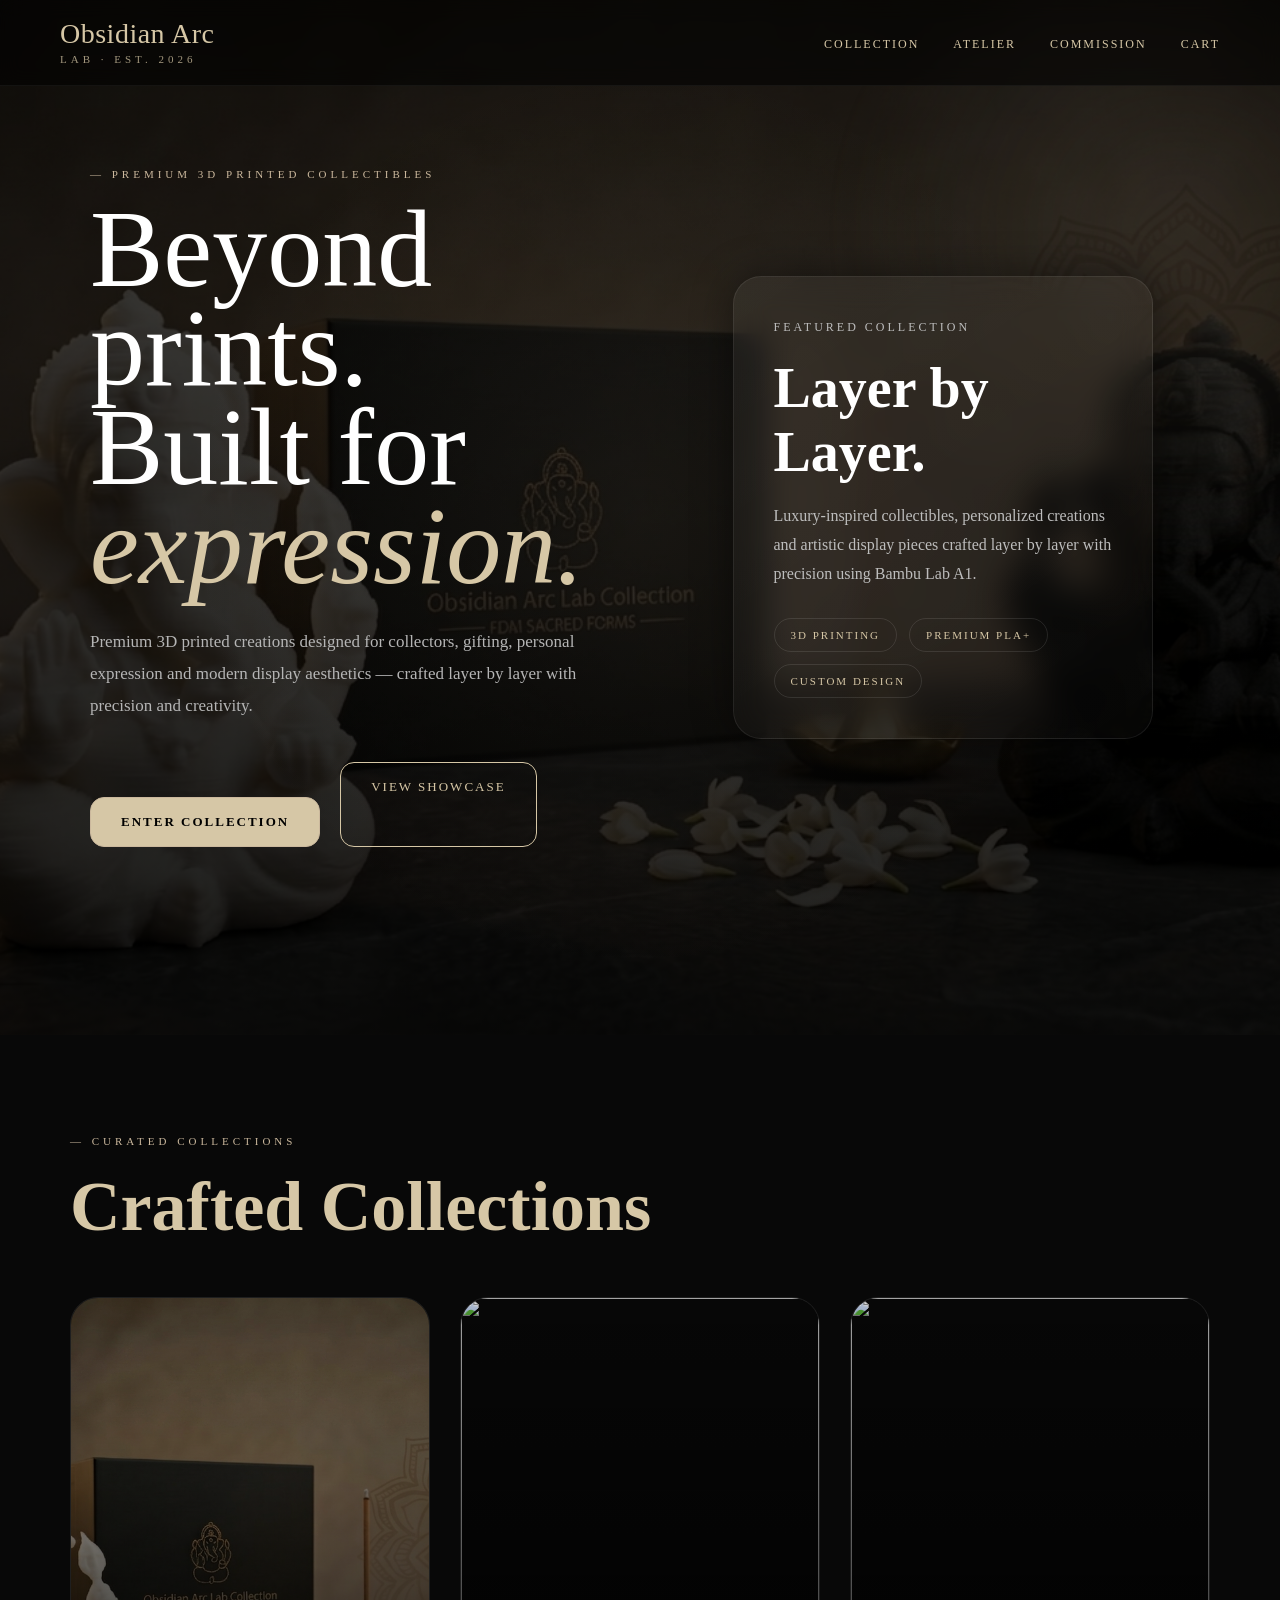
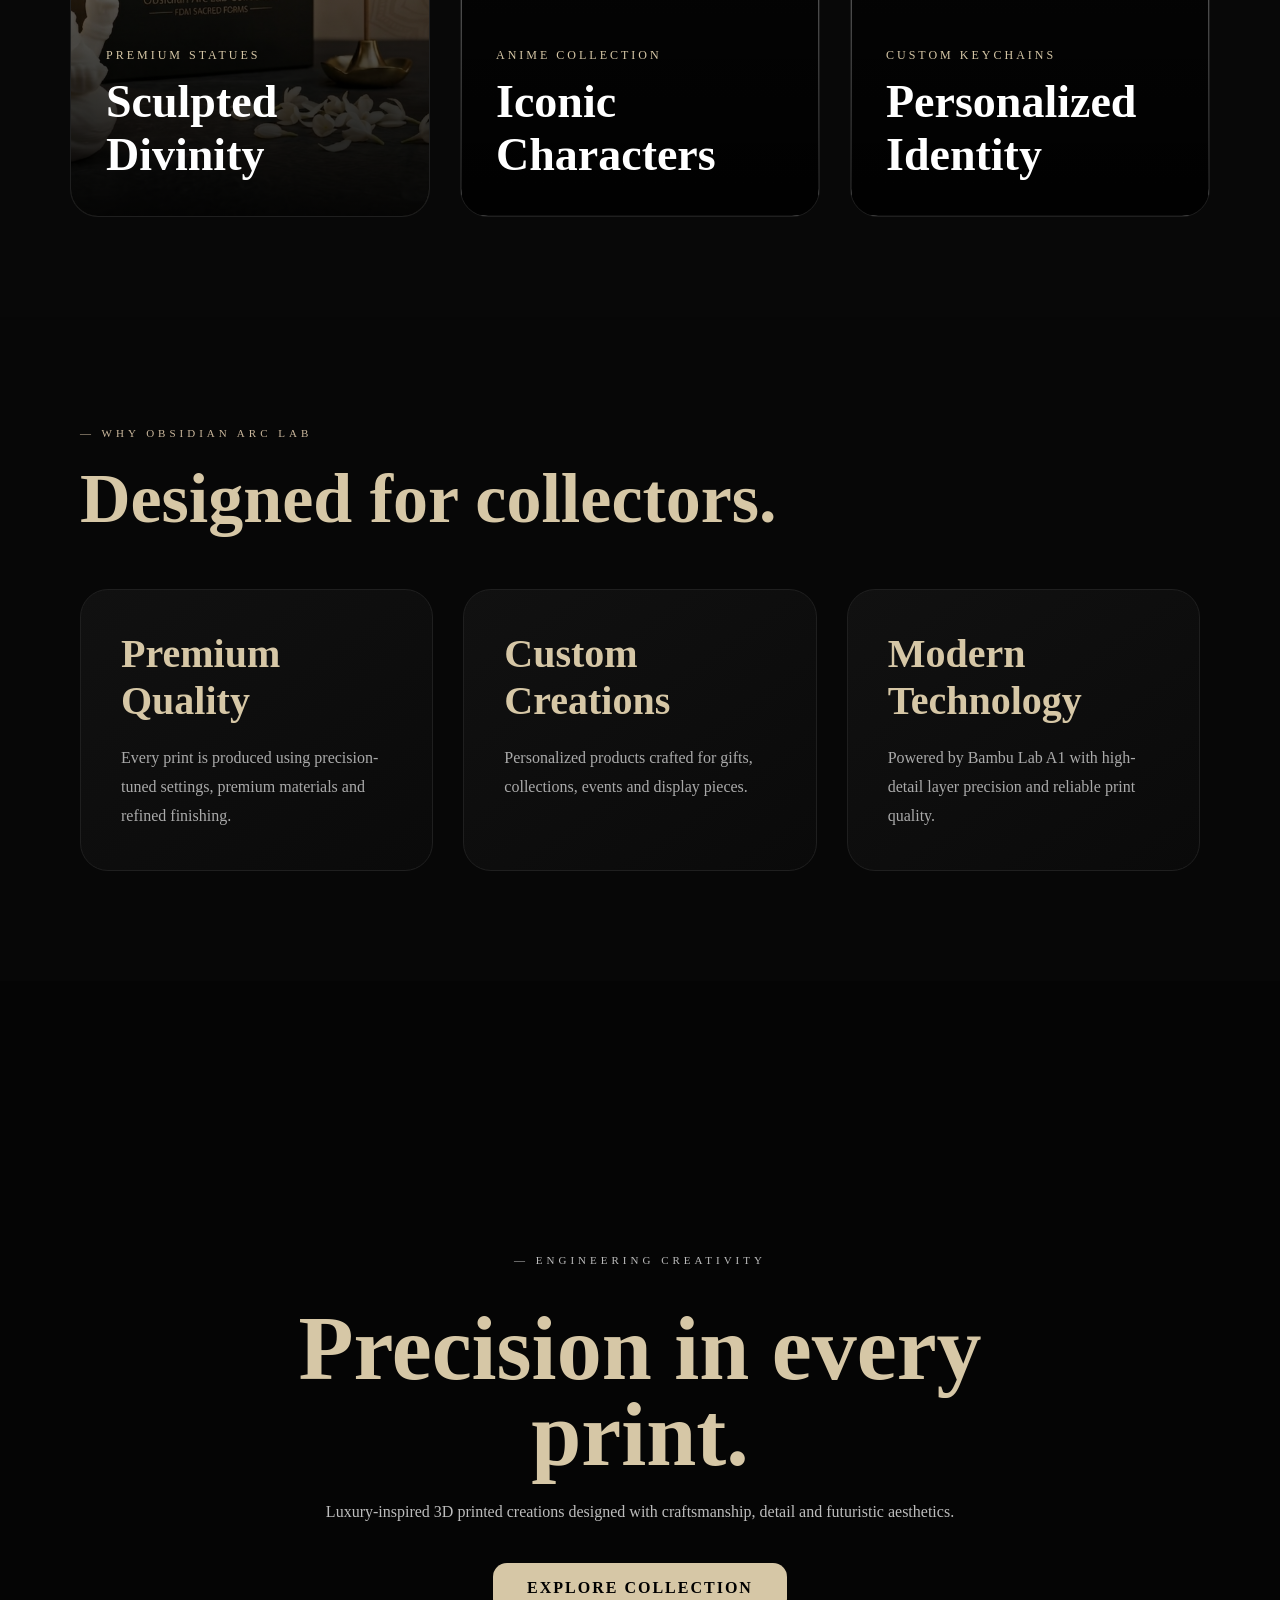
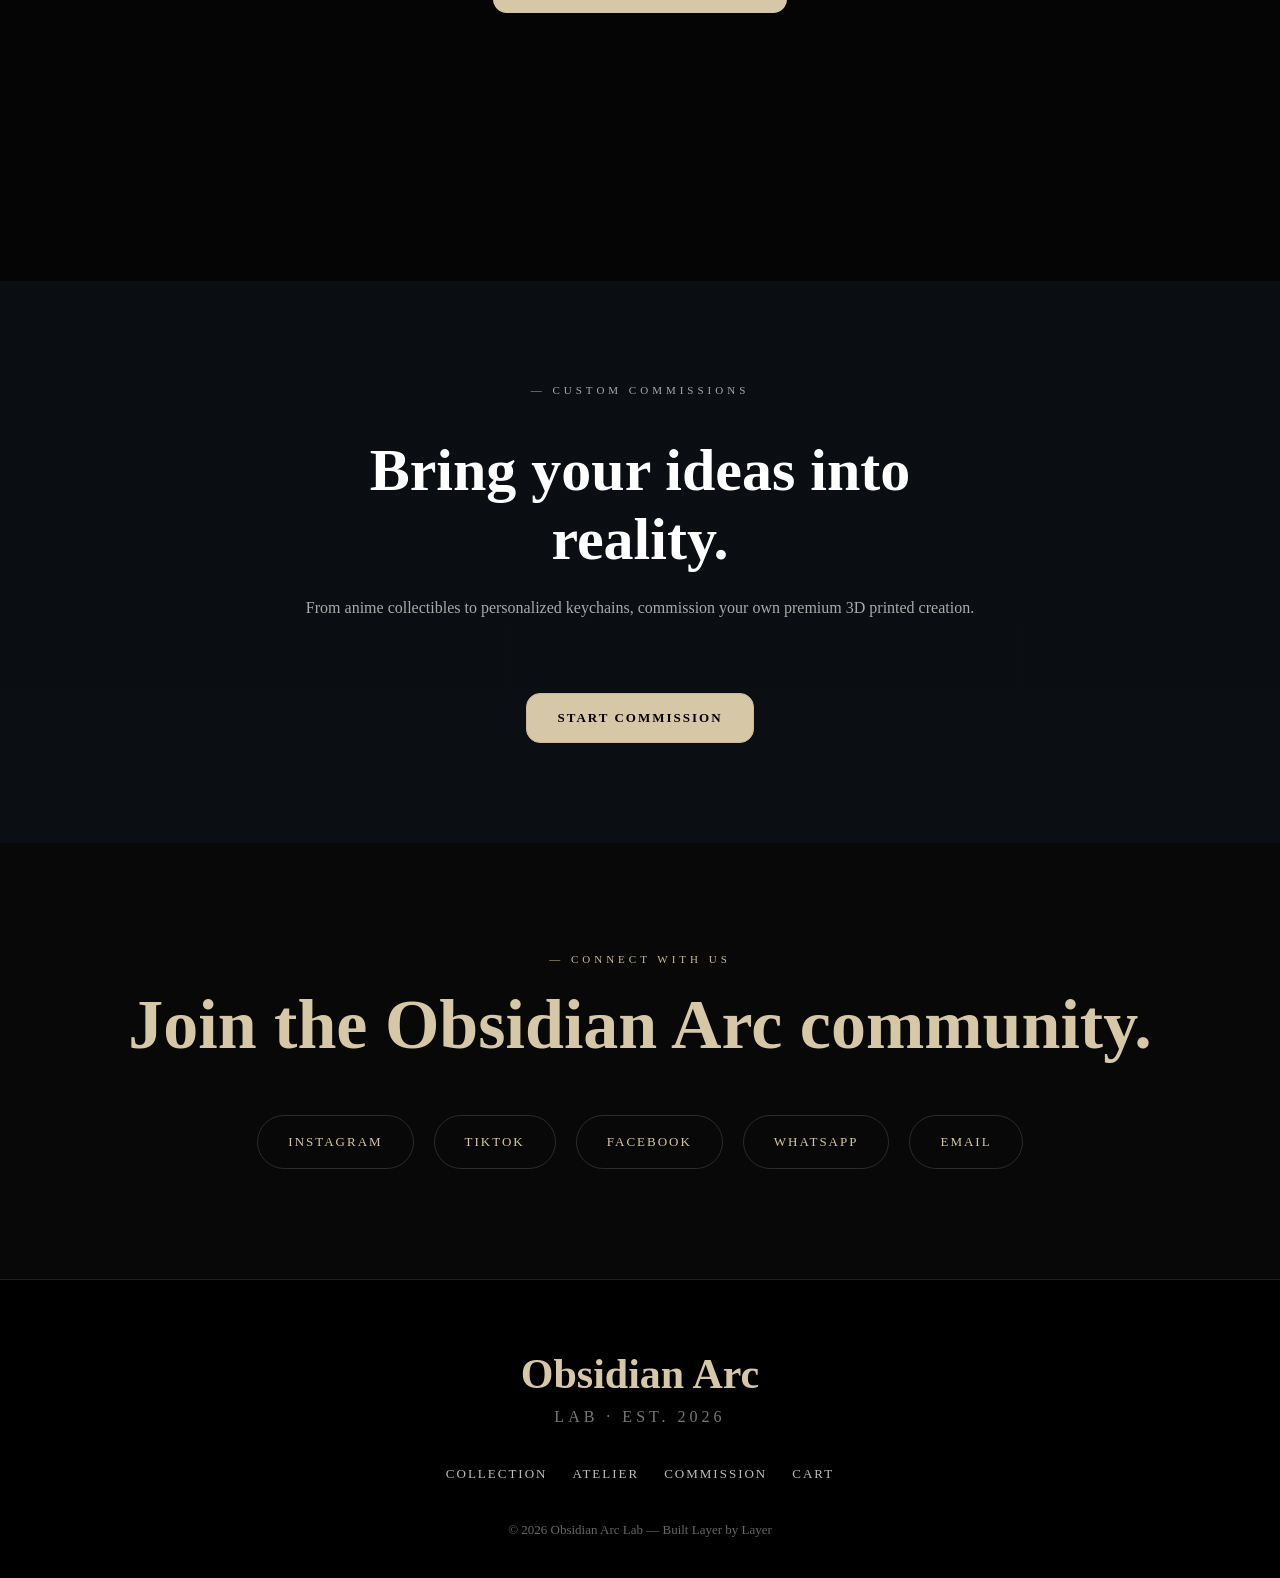
==== commit efef4cb5: "Update index.html" ====
--- a/index.html
+++ b/index.html
@@ -135,7 +135,7 @@
 
     <a href="statues.html" class="featured-card">
 
-      <img src="MAIN WALLPAPER.png">
+      <img src="main_wallpaper.png">
 
       <div class="featured-overlay">
 
@@ -321,7 +321,7 @@
       TIKTOK
     </a>
 
-    <a href="https://facebook.com/" target="_blank">
+    <a href="https://www.facebook.com/profile.php?id=61589948990757/" target="_blank">
       FACEBOOK
     </a>
 
--- a/style.css
+++ b/style.css
@@ -73,7 +73,7 @@
   height:100vh;
   background:
     linear-gradient(rgba(0,0,0,.45), rgba(0,0,0,.65)),
-    url("MAIN WALLPAPER.PNG")
+    url("main_wallpaper.png")
     center/cover no-repeat;
 
   display:flex;
@@ -1139,7 +1139,7 @@
     rgba(0,0,0,.85)
   ),
   /* url("https://images.unsplash.com/photo-1518770660439-4636190af475?q=80&w=1800&auto=format&fit=crop") */
-  url("MAIN WALLPAPER.PNG")
+  url("main_wallpaper.png")
   center/cover no-repeat;
 }
 
